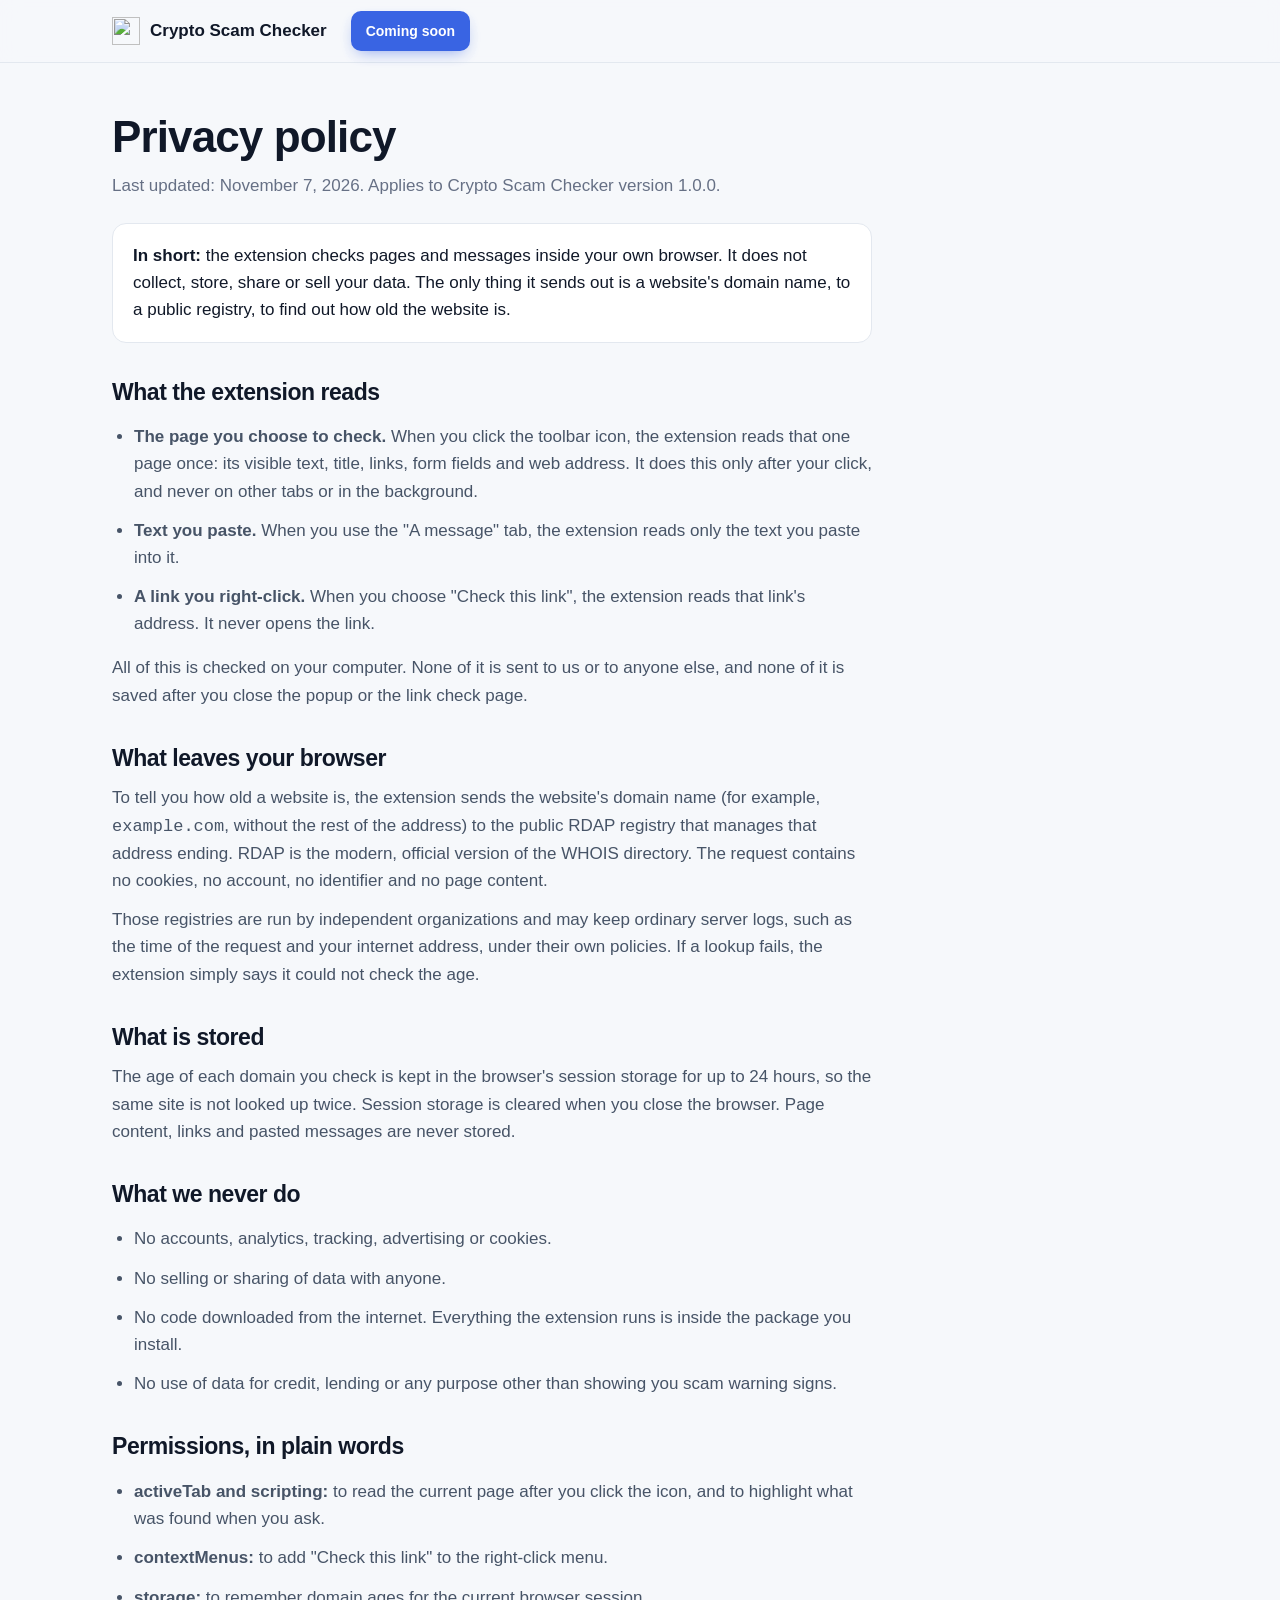
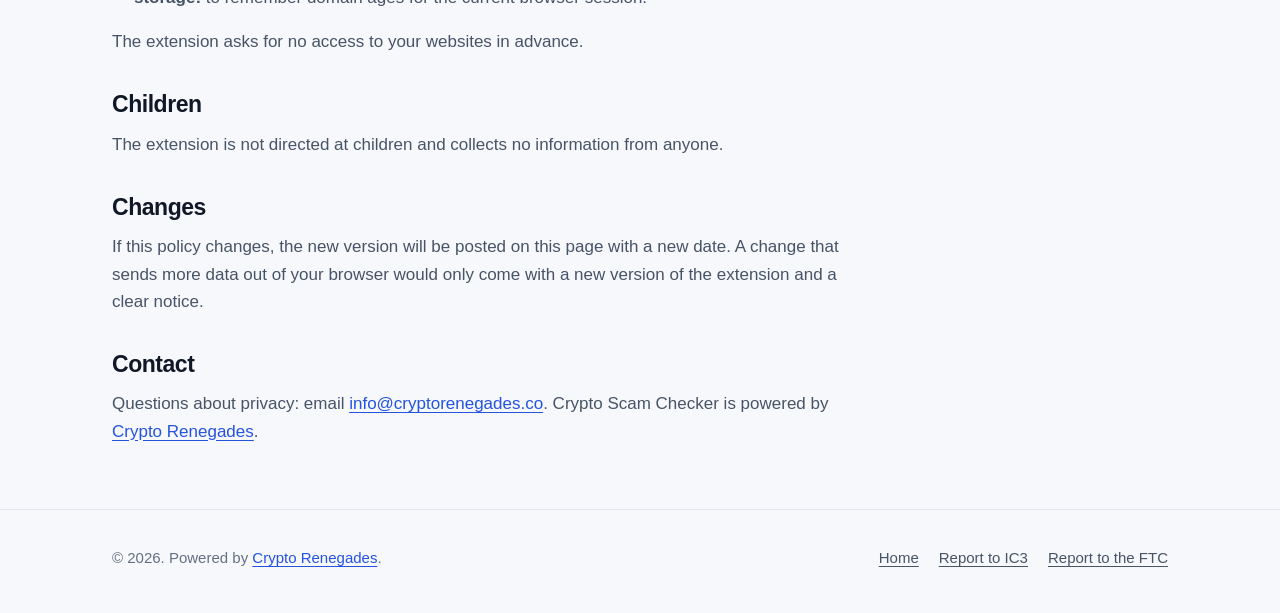
==== privacy.html @ 207a467d "Add files via upload" ====
<!doctype html>
<html lang="en">
<head>
  <meta charset="utf-8">
  <meta name="viewport" content="width=device-width, initial-scale=1">
  <title>Crypto Scam Checker: privacy policy</title>
  <meta name="description" content="Crypto Scam Checker privacy policy in plain English: page content and messages never leave your browser. Only a website's domain name is sent to public registries to check its age.">
  <link rel="canonical" href="https://cryptorenegades.github.io/crypto-scam-checker/privacy.html">
  <meta name="color-scheme" content="light dark">
  <link rel="icon" type="image/png" sizes="32x32" href="images/favicon-32.png">
  <meta property="og:type" content="article">
  <meta property="og:title" content="Crypto Scam Checker: privacy policy">
  <meta property="og:description" content="Page content and messages never leave your browser. No accounts, no tracking, nothing sold.">
  <meta property="og:url" content="https://cryptorenegades.github.io/crypto-scam-checker/privacy.html">
  <meta property="og:image" content="https://cryptorenegades.github.io/crypto-scam-checker/images/og.png">
  <link rel="stylesheet" href="styles.css">
</head>
<body>
  <a class="skip" href="#main">Skip to content</a>
  <header class="site-head">
    <div class="wrap">
      <a class="logo" href="./"><img src="images/mark.svg" alt="" width="28" height="28">Crypto Scam Checker</a>
      <a class="btn btn-primary btn-small head-cta" data-install data-short href="./#install"><span data-install-label>Add to Chrome</span></a>
    </div>
  </header>
  <main id="main" class="wrap">
    <article class="doc">
      <h1>Privacy policy</h1>
      <p class="updated">Last updated: November 7, 2026. Applies to Crypto Scam Checker version 1.0.0.</p>

      <div class="summary">
        <p><b>In short:</b> the extension checks pages and messages inside your own browser. It does not collect, store, share or sell your data. The only thing it sends out is a website's domain name, to a public registry, to find out how old the website is.</p>
      </div>

      <h2>What the extension reads</h2>
      <ul>
        <li><b>The page you choose to check.</b> When you click the toolbar icon, the extension reads that one page once: its visible text, title, links, form fields and web address. It does this only after your click, and never on other tabs or in the background.</li>
        <li><b>Text you paste.</b> When you use the "A message" tab, the extension reads only the text you paste into it.</li>
        <li><b>A link you right-click.</b> When you choose "Check this link", the extension reads that link's address. It never opens the link.</li>
      </ul>
      <p>All of this is checked on your computer. None of it is sent to us or to anyone else, and none of it is saved after you close the popup or the link check page.</p>

      <h2>What leaves your browser</h2>
      <p>To tell you how old a website is, the extension sends the website's domain name (for example, <code>example.com</code>, without the rest of the address) to the public RDAP registry that manages that address ending. RDAP is the modern, official version of the WHOIS directory. The request contains no cookies, no account, no identifier and no page content.</p>
      <p>Those registries are run by independent organizations and may keep ordinary server logs, such as the time of the request and your internet address, under their own policies. If a lookup fails, the extension simply says it could not check the age.</p>

      <h2>What is stored</h2>
      <p>The age of each domain you check is kept in the browser's session storage for up to 24 hours, so the same site is not looked up twice. Session storage is cleared when you close the browser. Page content, links and pasted messages are never stored.</p>

      <h2>What we never do</h2>
      <ul>
        <li>No accounts, analytics, tracking, advertising or cookies.</li>
        <li>No selling or sharing of data with anyone.</li>
        <li>No code downloaded from the internet. Everything the extension runs is inside the package you install.</li>
        <li>No use of data for credit, lending or any purpose other than showing you scam warning signs.</li>
      </ul>

      <h2>Permissions, in plain words</h2>
      <ul>
        <li><b>activeTab and scripting:</b> to read the current page after you click the icon, and to highlight what was found when you ask.</li>
        <li><b>contextMenus:</b> to add "Check this link" to the right-click menu.</li>
        <li><b>storage:</b> to remember domain ages for the current browser session.</li>
      </ul>
      <p>The extension asks for no access to your websites in advance.</p>

      <h2>Children</h2>
      <p>The extension is not directed at children and collects no information from anyone.</p>

      <h2>Changes</h2>
      <p>If this policy changes, the new version will be posted on this page with a new date. A change that sends more data out of your browser would only come with a new version of the extension and a clear notice.</p>

      <h2>Contact</h2>
      <p>Questions about privacy: email <a href="mailto:info@cryptorenegades.co">info@cryptorenegades.co</a>. Crypto Scam Checker is powered by <span data-publisher>Crypto Renegades</span>.</p>
    </article>
  </main>
  <footer class="site-foot">
    <div class="wrap">
      <p>&copy; <span id="year">2026</span>. Powered by <span data-publisher>Crypto Renegades</span>.</p>
      <nav class="foot-links" aria-label="Footer"><a href="./">Home</a><a href="https://www.ic3.gov/" rel="noopener">Report to IC3</a><a href="https://reportfraud.ftc.gov/" rel="noopener">Report to the FTC</a></nav>
    </div>
  </footer>
  <script src="config.js"></script>
</body>
</html>
---- styles.css ----
:root {
  color-scheme: light;
  --font: -apple-system, BlinkMacSystemFont, "Segoe UI", Roboto, Inter, "Helvetica Neue", Arial, system-ui, sans-serif;
  --bg: #f6f8fb;
  --surface: #ffffff;
  --surface-2: #eef2f7;
  --text: #101828;
  --text-2: #475467;
  --text-3: #667085;
  --border: #e3e8ef;
  --brand: #2453e0;
  --brand-2: #16318f;
  --brand-soft: #eaf0ff;
  --crit: #c01f14; --crit-soft: #fde2df;
  --high: #d4470c; --high-soft: #ffe4d1;
  --med: #b86e00; --med-soft: #feedc2;
  --ok: #0b7a4b; --ok-soft: #d3f2e2;
  --radius: 16px;
  --shadow: 0 1px 3px rgba(16, 24, 40, .06), 0 10px 30px -12px rgba(16, 24, 40, .18);
}
@media (prefers-color-scheme: dark) {
  :root {
    color-scheme: dark;
    --bg: #0d1117; --surface: #151b23; --surface-2: #1b222c; --text: #e8edf3; --text-2: #b3bdca; --text-3: #8b97a7;
    --border: #262f3b; --brand: #7ea2ff; --brand-2: #1b2f73; --brand-soft: #1a2647;
    --crit: #ff6b5e; --crit-soft: #3d1a1b; --high: #ff8a4c; --high-soft: #3d2516; --med: #f2b33d; --med-soft: #3a2e12; --ok: #3fcf8e; --ok-soft: #153325;
    --shadow: 0 1px 3px rgba(0, 0, 0, .4), 0 10px 30px -12px rgba(0, 0, 0, .5);
  }
}
* { box-sizing: border-box; }
html { scroll-behavior: smooth; }
@media (prefers-reduced-motion: reduce) { html { scroll-behavior: auto; } }
body { margin: 0; background: var(--bg); color: var(--text); font: 17px/1.6 var(--font); -webkit-font-smoothing: antialiased; }
img { max-width: 100%; height: auto; display: block; }
a { color: var(--brand); text-underline-offset: 3px; }
:focus-visible { outline: 3px solid var(--brand); outline-offset: 3px; border-radius: 6px; }
h1, h2, h3 { line-height: 1.2; letter-spacing: -.02em; margin: 0; }
p { margin: 0; }
.wrap { width: 100%; max-width: 1120px; margin: 0 auto; padding: 0 16px; }
@media (min-width: 720px) { .wrap { padding: 0 32px; } }
.skip { position: absolute; left: -999px; top: 8px; background: var(--surface); padding: 8px 12px; border-radius: 8px; }
.skip:focus { left: 8px; z-index: 10; }

/* header */
.site-head { position: sticky; top: 0; z-index: 5; background: color-mix(in srgb, var(--bg) 88%, transparent); backdrop-filter: saturate(1.4) blur(10px); border-bottom: 1px solid var(--border); }
.site-head .wrap { display: flex; align-items: center; gap: 16px; height: 62px; }
.logo { display: flex; align-items: center; gap: 10px; font-weight: 750; font-size: 17px; color: var(--text); text-decoration: none; white-space: nowrap; }
.logo img { width: 28px; height: 28px; }
.nav { display: none; gap: 22px; margin-left: auto; }
.nav a { color: var(--text-2); text-decoration: none; font-size: 15px; font-weight: 550; }
.nav a:hover { color: var(--text); }
@media (min-width: 860px) { .nav { display: flex; } }
.head-cta { margin-left: auto; }
@media (min-width: 860px) { .head-cta { margin-left: 8px; } }

/* buttons */
.btn { display: inline-flex; align-items: center; justify-content: center; gap: 10px; min-height: 48px; padding: 12px 20px; border-radius: 12px; font-weight: 700; font-size: 16px; text-decoration: none; border: 1px solid transparent; cursor: pointer; transition: transform .12s ease, background-color .15s ease; }
.btn:active { transform: translateY(1px); }
.btn-primary { background: var(--brand); color: #fff; box-shadow: 0 6px 16px -6px rgba(36, 83, 224, .6); }
@media (prefers-color-scheme: dark) { .btn-primary { color: #0d1117; } }
.btn-primary:hover { filter: brightness(1.06); }
.btn-ghost { background: var(--surface); color: var(--text); border-color: var(--border); }
.btn-small { min-height: 40px; padding: 8px 14px; font-size: 14px; border-radius: 10px; }
.btn.soon { cursor: default; filter: none; opacity: .9; }
.btn svg { width: 20px; height: 20px; flex: none; }

/* hero */
.hero { padding: 48px 0 40px; background: radial-gradient(900px 420px at 80% 0%, color-mix(in srgb, var(--brand) 14%, transparent), transparent 70%); }
.hero .wrap { display: grid; gap: 36px; align-items: center; }
@media (min-width: 960px) { .hero .wrap { grid-template-columns: 1fr 1.05fr; gap: 48px; } .hero { padding: 72px 0 64px; } }
.eyebrow { display: inline-flex; align-items: center; gap: 8px; font-size: 14px; font-weight: 650; color: var(--brand); background: var(--brand-soft); border-radius: 999px; padding: 5px 12px; }
.hero h1 { font-size: clamp(34px, 8.5vw, 56px); margin-top: 16px; font-weight: 800; }
.hero .lede { font-size: clamp(18px, 4.6vw, 21px); color: var(--text-2); margin-top: 16px; max-width: 34ch; }
.hero-actions { display: flex; flex-wrap: wrap; gap: 12px; margin-top: 26px; }
.hero-actions .btn { flex: 1 1 220px; }
@media (min-width: 560px) { .hero-actions .btn { flex: 0 0 auto; } }
.trust { display: flex; flex-wrap: wrap; gap: 8px 18px; margin-top: 22px; color: var(--text-3); font-size: 14.5px; padding: 0; list-style: none; }
.trust li { display: flex; align-items: center; gap: 7px; }
.trust li::before { content: ""; width: 8px; height: 8px; border-radius: 50%; background: var(--ok); }
.hero-shot picture { display: block; }
@media (max-width: 700px) { .hero-shot { max-width: 360px; margin: 0 auto; max-height: 480px; } .hero-shot img { object-fit: cover; object-position: top; } }
.hero-shot { border-radius: 18px; overflow: hidden; box-shadow: var(--shadow); border: 1px solid var(--border); background: var(--surface); }

/* sections */
section { padding: 56px 0; }
@media (min-width: 960px) { section { padding: 80px 0; } }
.section-head { max-width: 680px; margin-bottom: 32px; }
.section-head h2 { font-size: clamp(28px, 6vw, 40px); font-weight: 800; }
.section-head p { margin-top: 12px; color: var(--text-2); font-size: 18px; }
.alt { background: var(--surface); border-top: 1px solid var(--border); border-bottom: 1px solid var(--border); }

.ways { display: grid; gap: 20px; }
@media (min-width: 900px) { .ways { grid-template-columns: repeat(3, 1fr); } }
.way { background: var(--bg); border: 1px solid var(--border); border-radius: var(--radius); overflow: hidden; display: flex; flex-direction: column; }
.alt .way { background: var(--bg); }
.way-shot { aspect-ratio: 4 / 3; overflow: hidden; border-bottom: 1px solid var(--border); padding: 22px 22px 0; background: linear-gradient(160deg, var(--brand-soft), var(--surface-2)); display: flex; justify-content: center; }
.way-shot img { width: 100%; max-width: 300px; height: 100%; object-fit: cover; object-position: center top; border-radius: 12px 12px 0 0; box-shadow: var(--shadow); }
.way-body { padding: 20px; }
.way-num { display: inline-grid; place-items: center; width: 30px; height: 30px; border-radius: 9px; background: var(--brand-soft); color: var(--brand); font-weight: 800; font-size: 15px; }
.way h3 { font-size: 21px; margin-top: 12px; }
.way p { color: var(--text-2); margin-top: 8px; font-size: 16px; }

.checks { display: grid; gap: 14px; }
@media (min-width: 720px) { .checks { grid-template-columns: 1fr 1fr; } }
@media (min-width: 1020px) { .checks { grid-template-columns: repeat(3, 1fr); } }
.check { display: flex; gap: 14px; background: var(--surface); border: 1px solid var(--border); border-radius: 14px; padding: 16px 18px; }
.sev { flex: none; align-self: flex-start; font-size: 12.5px; font-weight: 750; padding: 3px 10px; border-radius: 999px; }
.sev-c { background: var(--crit-soft); color: var(--crit); }
.sev-h { background: var(--high-soft); color: var(--high); }
.sev-m { background: var(--med-soft); color: var(--med); }
.check h3 { font-size: 16.5px; letter-spacing: -.01em; }
.check p { font-size: 15px; color: var(--text-2); margin-top: 4px; }

.privacy-grid { display: grid; gap: 24px; align-items: start; }
@media (min-width: 900px) { .privacy-grid { grid-template-columns: 1fr 1fr; gap: 48px; } }
.never { list-style: none; padding: 0; margin: 0; display: grid; gap: 12px; }
.never li { display: flex; gap: 12px; background: var(--bg); border: 1px solid var(--border); border-radius: 12px; padding: 14px 16px; font-size: 16px; }
.never li svg { flex: none; width: 22px; height: 22px; color: var(--ok); margin-top: 1px; }
.note-box { background: var(--brand-soft); border-radius: 14px; padding: 18px 20px; color: var(--text); font-size: 16px; }
.note-box + .note-box { margin-top: 14px; }

.faq { max-width: 820px; display: grid; gap: 12px; }
.faq details { background: var(--surface); border: 1px solid var(--border); border-radius: 14px; padding: 0 20px; }
.faq summary { cursor: pointer; list-style: none; padding: 18px 0; font-weight: 700; font-size: 18px; display: flex; justify-content: space-between; gap: 16px; }
.faq summary::-webkit-details-marker { display: none; }
.faq summary::after { content: "+"; font-weight: 500; font-size: 24px; line-height: 1; color: var(--text-3); }
.faq details[open] summary::after { content: "\2212"; }
.faq .answer { padding: 0 0 18px; color: var(--text-2); display: grid; gap: 10px; }

.cta { text-align: center; }
.cta .section-head { margin: 0 auto 24px; }

.site-foot { padding: 36px 0 44px; border-top: 1px solid var(--border); color: var(--text-3); font-size: 15px; }
.site-foot .wrap { display: grid; gap: 14px; }
@media (min-width: 760px) { .site-foot .wrap { grid-template-columns: 1fr auto; align-items: center; } }
.foot-links { display: flex; flex-wrap: wrap; gap: 8px 20px; }
.foot-links a { color: var(--text-2); }

/* privacy policy page */
.doc { max-width: 760px; padding: 48px 0 64px; }
.doc h1 { font-size: clamp(32px, 7vw, 44px); font-weight: 800; }
.doc .updated { color: var(--text-3); margin-top: 8px; }
.doc h2 { font-size: 23px; margin-top: 36px; }
.doc p, .doc li { color: var(--text-2); margin-top: 12px; }
.doc ul { padding-left: 22px; }
.doc .summary { background: var(--surface); border: 1px solid var(--border); border-radius: 14px; padding: 18px 20px; margin-top: 24px; }
.doc .summary p { margin-top: 0; color: var(--text); }
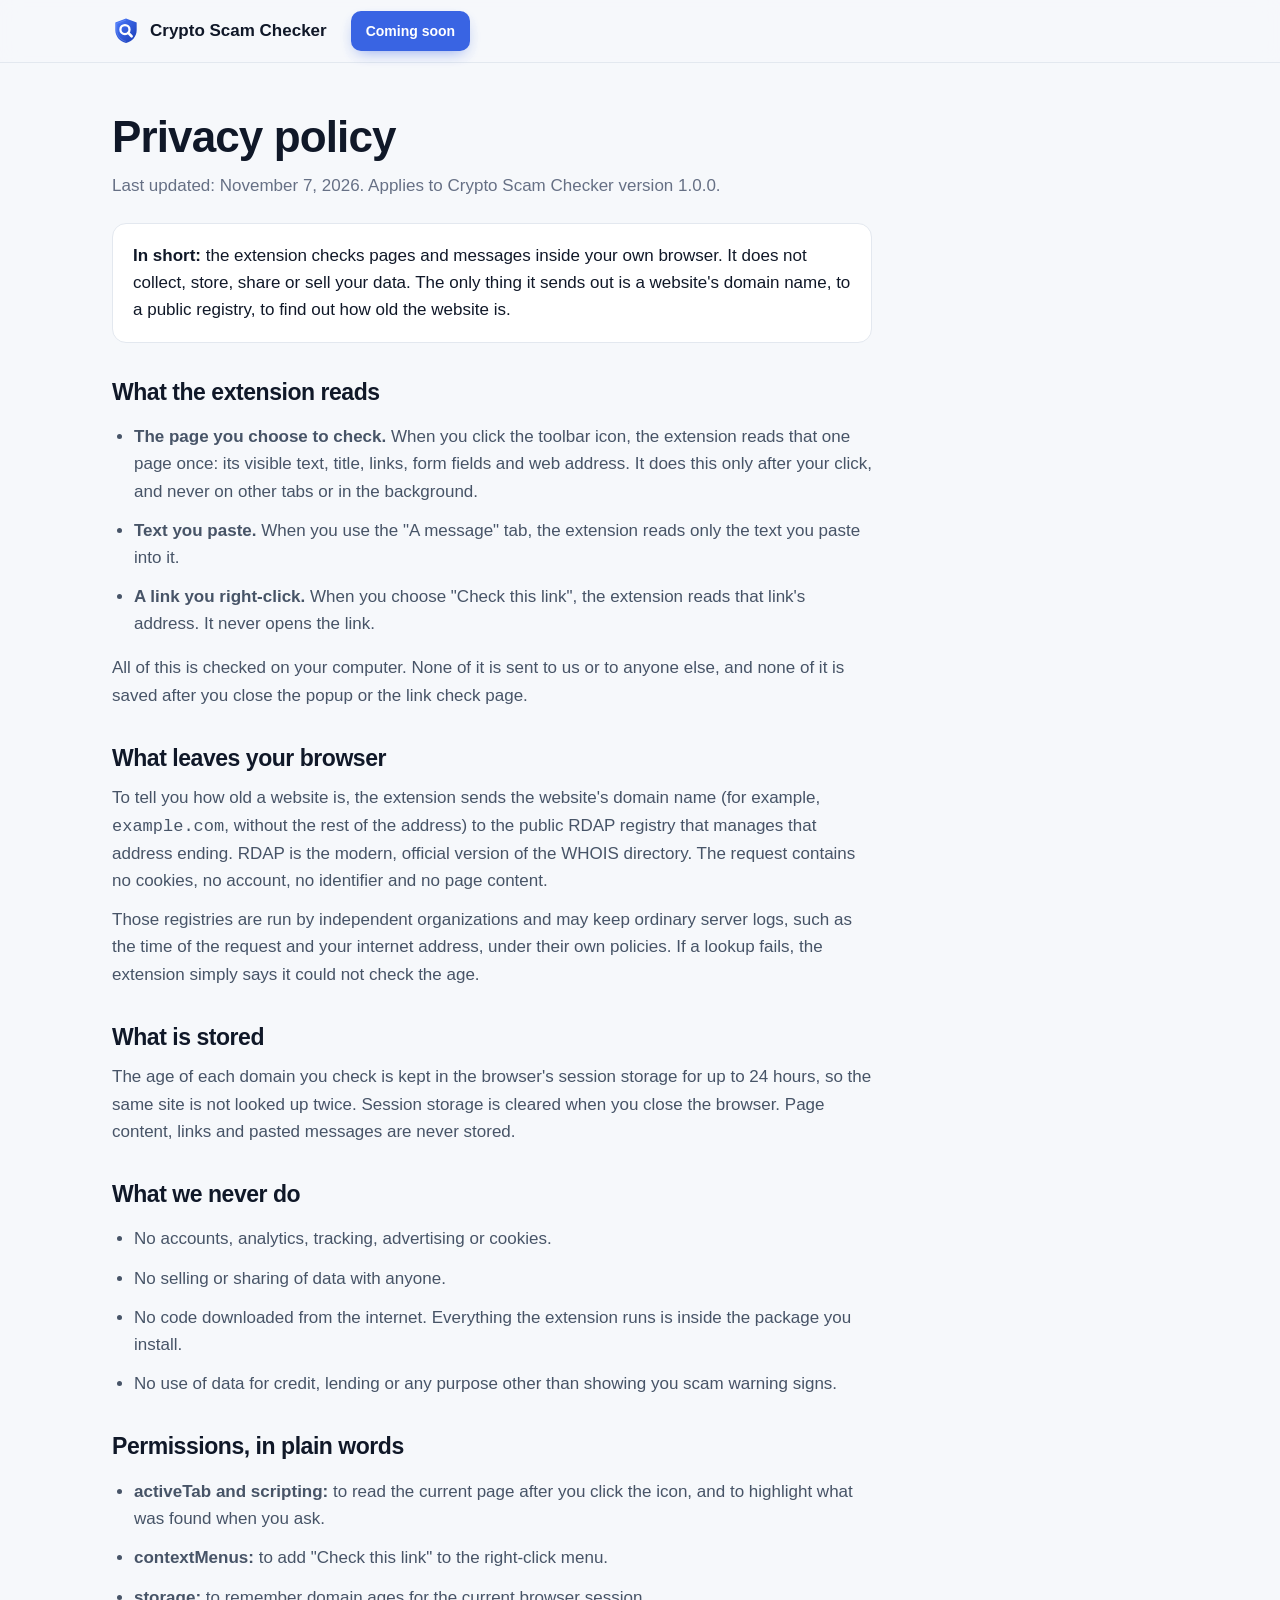
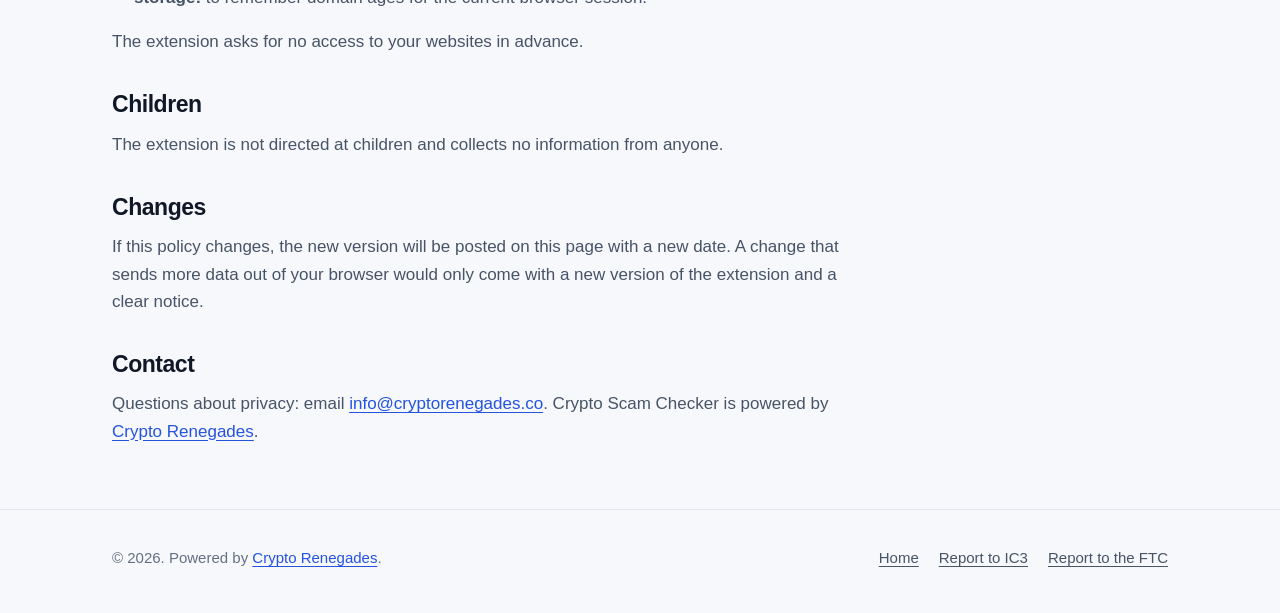
==== commit 216e19b4: "Add files via upload" ====
--- a/privacy.html
+++ b/privacy.html
@@ -7,19 +7,19 @@
   <meta name="description" content="Crypto Scam Checker privacy policy in plain English: page content and messages never leave your browser. Only a website's domain name is sent to public registries to check its age.">
   <link rel="canonical" href="https://cryptorenegades.github.io/crypto-scam-checker/privacy.html">
   <meta name="color-scheme" content="light dark">
-  <link rel="icon" type="image/png" sizes="32x32" href="images/favicon-32.png">
+  <link rel="icon" type="image/png" sizes="32x32" href="favicon-32.png">
   <meta property="og:type" content="article">
   <meta property="og:title" content="Crypto Scam Checker: privacy policy">
   <meta property="og:description" content="Page content and messages never leave your browser. No accounts, no tracking, nothing sold.">
   <meta property="og:url" content="https://cryptorenegades.github.io/crypto-scam-checker/privacy.html">
-  <meta property="og:image" content="https://cryptorenegades.github.io/crypto-scam-checker/images/og.png">
+  <meta property="og:image" content="https://cryptorenegades.github.io/crypto-scam-checker/og.png">
   <link rel="stylesheet" href="styles.css">
 </head>
 <body>
   <a class="skip" href="#main">Skip to content</a>
   <header class="site-head">
     <div class="wrap">
-      <a class="logo" href="./"><img src="images/mark.svg" alt="" width="28" height="28">Crypto Scam Checker</a>
+      <a class="logo" href="./"><img src="mark.svg" alt="" width="28" height="28">Crypto Scam Checker</a>
       <a class="btn btn-primary btn-small head-cta" data-install data-short href="./#install"><span data-install-label>Add to Chrome</span></a>
     </div>
   </header>
